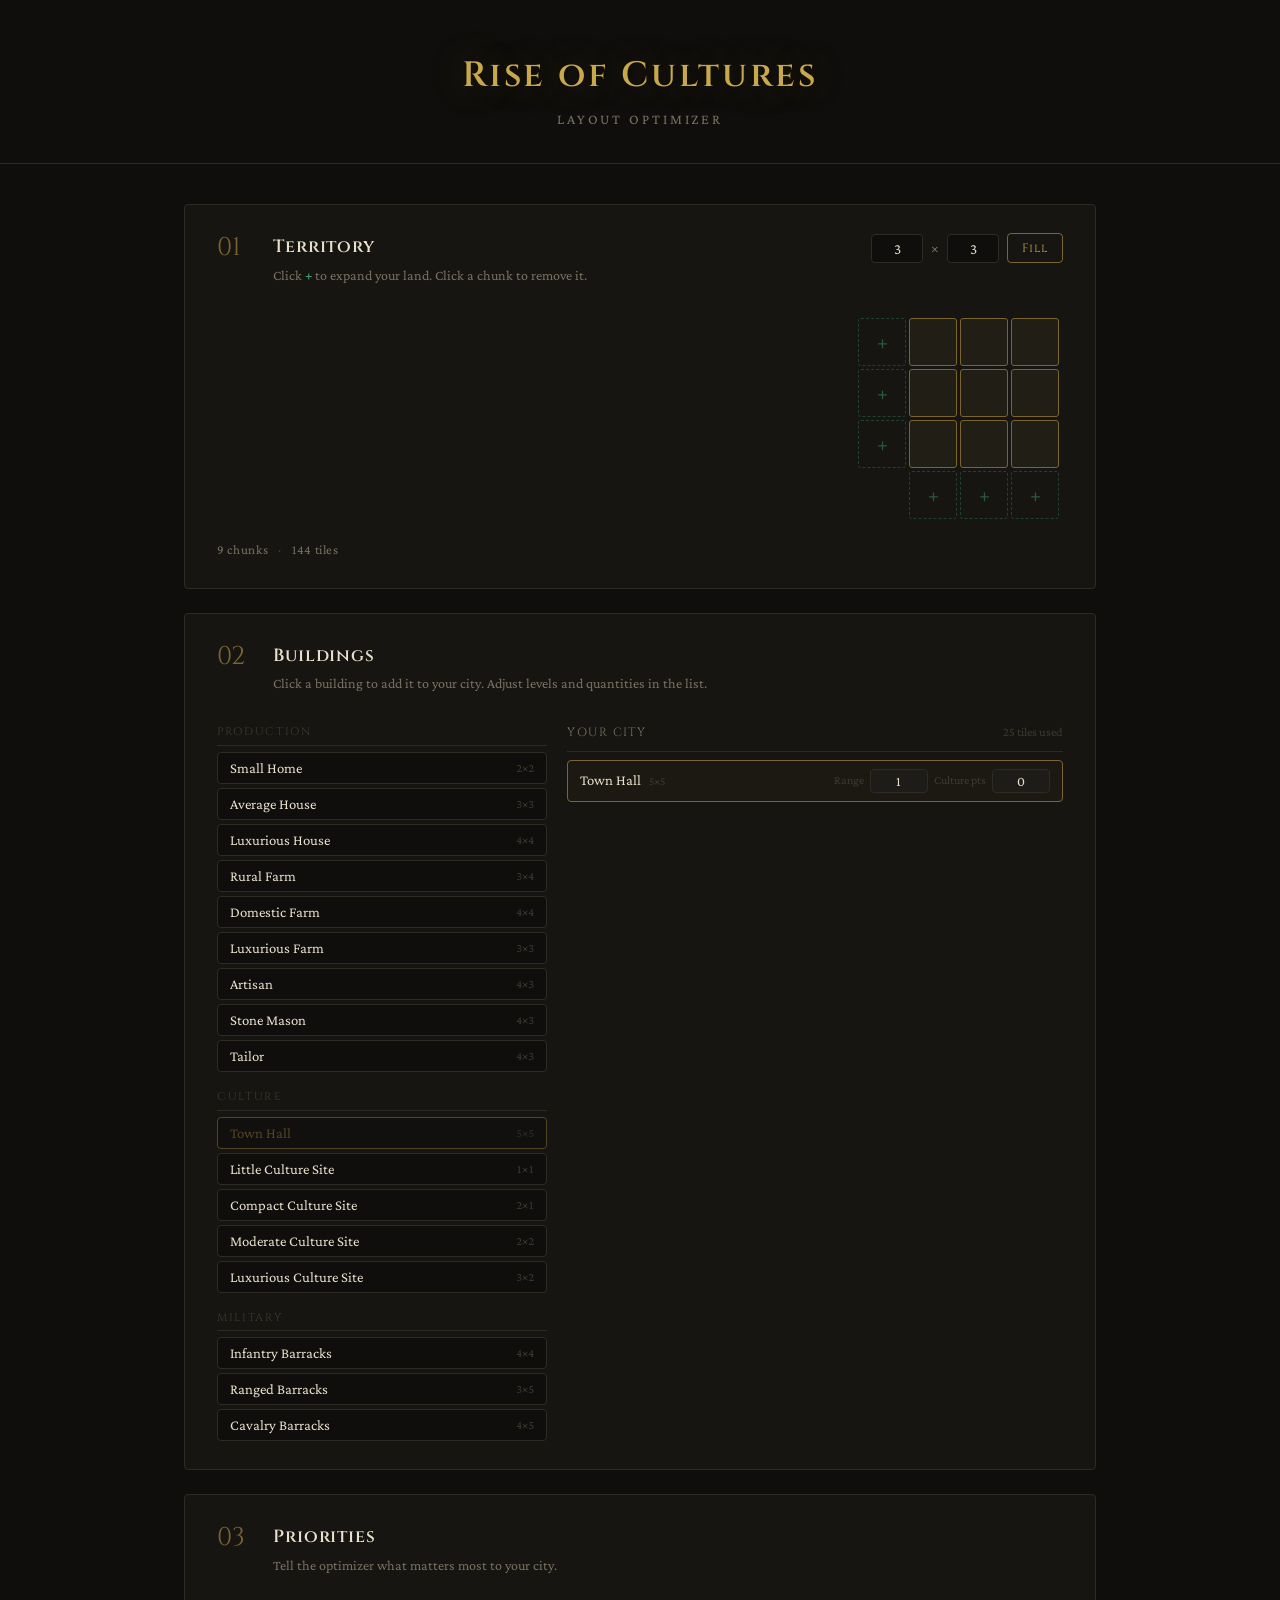
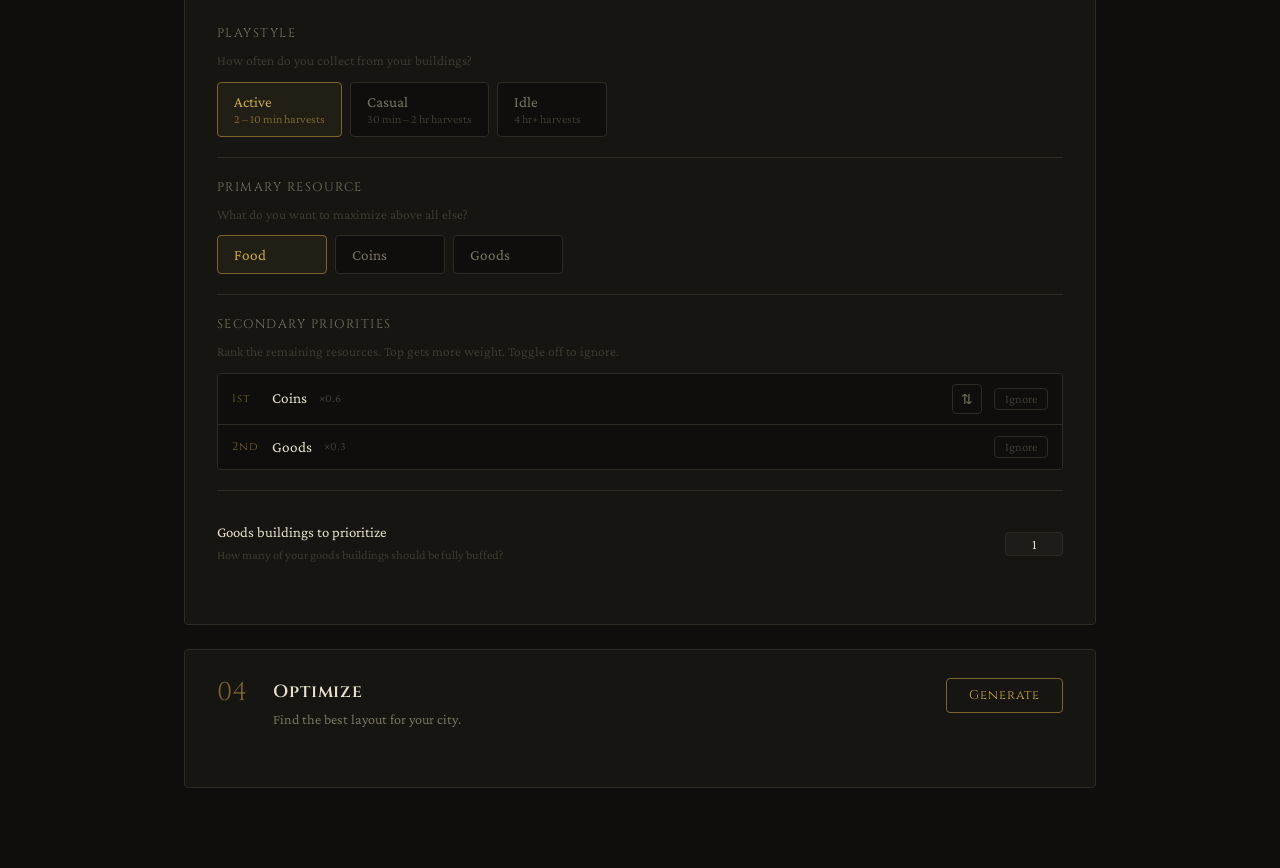
==== index.html @ 03b61bfc "Initial commit" ====
<!DOCTYPE html>
<html lang="en">
<head>
  <meta charset="UTF-8" />
  <meta name="viewport" content="width=device-width, initial-scale=1.0" />
  <title>Rise of Cultures — Layout Optimizer</title>
  <link rel="preconnect" href="https://fonts.googleapis.com" />
  <link href="https://fonts.googleapis.com/css2?family=Cinzel:wght@400;600&family=Crimson+Pro:ital,wght@0,300;0,400;1,300&display=swap" rel="stylesheet" />
  <link rel="stylesheet" href="style.css" />
</head>
<body>

  <header>
    <h1>Rise of Cultures</h1>
    <p class="subtitle">Layout Optimizer</p>
  </header>

  <main>

    <!-- STEP 1: GRID SETUP -->
    <section class="step" id="step-grid">
      <div class="step-header">
        <span class="step-number">01</span>
        <div class="step-title-group">
          <h2>Territory</h2>
          <p class="step-desc">Click <span class="highlight">+</span> to expand your land. Click a chunk to remove it.</p>
        </div>
        <div class="grid-controls">
          <input type="number" id="quick-rows" min="3" max="10" value="3" />
          <span class="dim-sep">×</span>
          <input type="number" id="quick-cols" min="3" max="12" value="3" />
          <button id="quick-expand-btn">Fill</button>
        </div>
      </div>
      <div class="chunk-grid-wrapper">
        <div id="chunk-grid"></div>
      </div>
      <div class="grid-stats">
        <span id="chunk-count">9 chunks</span>
        <span class="stat-sep">·</span>
        <span id="tile-count">144 tiles</span>
      </div>
    </section>

    <!-- STEP 2: BUILDING SELECTION -->
    <section class="step" id="step-buildings">
      <div class="step-header">
        <span class="step-number">02</span>
        <div class="step-title-group">
          <h2>Buildings</h2>
          <p class="step-desc">Click a building to add it to your city. Adjust levels and quantities in the list.</p>
        </div>
      </div>
      <div class="buildings-layout">
        <div class="building-picker">
          <div class="picker-group" id="picker-production">
            <div class="picker-group-label">Production</div>
          </div>
          <div class="picker-group" id="picker-culture">
            <div class="picker-group-label">Culture</div>
          </div>
          <div class="picker-group" id="picker-military">
            <div class="picker-group-label">Military</div>
          </div>
          <div class="picker-group" id="picker-other">
            <div class="picker-group-label">Other</div>
          </div>
        </div>
        <div class="building-list-panel">
          <div class="building-list-header">
            <span class="building-list-title">Your City</span>
            <span id="building-tile-usage" class="building-tile-usage">0 tiles used</span>
          </div>
          <div id="building-list"></div>
        </div>
      </div>
    </section>

    <!-- STEP 3: PRIORITIES -->
    <section class="step" id="step-settings">
      <div class="step-header">
        <span class="step-number">03</span>
        <div class="step-title-group">
          <h2>Priorities</h2>
          <p class="step-desc">Tell the optimizer what matters most to your city.</p>
        </div>
      </div>

      <div class="priorities-layout">

        <!-- Playstyle -->
        <div class="prio-block">
          <div class="prio-label">Playstyle</div>
          <div class="prio-desc">How often do you collect from your buildings?</div>
          <div class="toggle-group" id="playstyle-group">
            <button class="toggle-btn active" data-value="active">
              <span class="toggle-btn-name">Active</span>
              <span class="toggle-btn-sub">2 – 10 min harvests</span>
            </button>
            <button class="toggle-btn" data-value="casual">
              <span class="toggle-btn-name">Casual</span>
              <span class="toggle-btn-sub">30 min – 2 hr harvests</span>
            </button>
            <button class="toggle-btn" data-value="idle">
              <span class="toggle-btn-name">Idle</span>
              <span class="toggle-btn-sub">4 hr+ harvests</span>
            </button>
          </div>
        </div>

        <div class="prio-divider"></div>

        <!-- Primary resource -->
        <div class="prio-block">
          <div class="prio-label">Primary Resource</div>
          <div class="prio-desc">What do you want to maximize above all else?</div>
          <div class="toggle-group" id="primary-group">
            <button class="toggle-btn active" data-value="food">
              <span class="toggle-btn-name">Food</span>
            </button>
            <button class="toggle-btn" data-value="coins">
              <span class="toggle-btn-name">Coins</span>
            </button>
            <button class="toggle-btn" data-value="goods">
              <span class="toggle-btn-name">Goods</span>
            </button>
          </div>
        </div>

        <div class="prio-divider"></div>

        <!-- Secondary ranking -->
        <div class="prio-block">
          <div class="prio-label">Secondary Priorities</div>
          <div class="prio-desc">Rank the remaining resources. Top gets more weight. Toggle off to ignore.</div>

          <div class="secondary-list" id="secondary-list">
            <!-- injected by JS -->
          </div>
        </div>

        <div class="prio-divider"></div>

        <!-- Extra options -->
        <div class="prio-block" id="extra-options">
          <!-- Goods count — shown when goods not ignored -->
          <div class="extra-row" id="goods-count-row">
            <div class="extra-row-info">
              <span class="extra-row-label">Goods buildings to prioritize</span>
              <span class="extra-row-desc">How many of your goods buildings should be fully buffed?</span>
            </div>
            <input type="number" class="entry-input-small" id="goods-count-input" min="1" max="20" value="1" />
          </div>

          <!-- Luxurious farm toggle — shown only if lux farm in list -->
          <div class="extra-row" id="lux-farm-row" style="display:none">
            <div class="extra-row-info">
              <span class="extra-row-label">Favor Luxurious Farm</span>
              <span class="extra-row-desc">Boost happiness priority for your Luxurious Farm.</span>
            </div>
            <button class="extra-toggle" id="lux-farm-toggle" data-active="false">Off</button>
          </div>
        </div>

      </div>
    </section>

    <!-- STEP 4: OPTIMIZE -->
    <section class="step" id="step-generate">
      <div class="step-header">
        <span class="step-number">04</span>
        <div class="step-title-group">
          <h2>Optimize</h2>
          <p class="step-desc">Find the best layout for your city.</p>
        </div>
        <button id="optimize-btn">Generate</button>
      </div>

      <!-- Progress -->
      <div id="optimize-progress" style="display:none">
        <div class="progress-bar"><div class="progress-fill" id="progress-fill"></div></div>
        <div class="progress-label" id="progress-label">Initializing...</div>
      </div>

      <!-- Results -->
      <div id="optimize-results" style="display:none">
        <div class="results-layout">

          <!-- Grid visualization -->
          <div class="result-grid-wrapper">
            <div id="result-grid"></div>
          </div>

          <!-- Stats panel -->
          <div class="result-stats">
            <div class="stat-block">
              <div class="stat-block-label">Production / hour</div>
              <div class="stat-row"><span class="stat-name">Food</span><span class="stat-value" id="stat-food">—</span></div>
              <div class="stat-row"><span class="stat-name">Coins</span><span class="stat-value" id="stat-coins">—</span></div>
              <div class="stat-row"><span class="stat-name">Goods</span><span class="stat-value" id="stat-goods">—</span></div>
            </div>
            <div class="stat-block">
              <div class="stat-block-label">Tiles</div>
              <div class="stat-row"><span class="stat-name">Used</span><span class="stat-value" id="stat-tiles-used">—</span></div>
              <div class="stat-row"><span class="stat-name">Available</span><span class="stat-value" id="stat-tiles-avail">—</span></div>
            </div>
            <div class="stat-block">
              <div class="stat-block-label">Happiness tiers</div>
              <div class="stat-row"><span class="stat-name happiness-0">0% boost</span><span class="stat-value" id="stat-h0">—</span></div>
              <div class="stat-row"><span class="stat-name happiness-25">25% boost</span><span class="stat-value" id="stat-h25">—</span></div>
              <div class="stat-row"><span class="stat-name happiness-50">50% boost</span><span class="stat-value" id="stat-h50">—</span></div>
              <div class="stat-row"><span class="stat-name happiness-100">100% boost</span><span class="stat-value" id="stat-h100">—</span></div>
            </div>
            <div class="stat-block">
              <div class="stat-block-label">Legend</div>
              <div class="legend-row"><span class="legend-swatch" style="background:#c9a84c"></span><span>Town Hall</span></div>
              <div class="legend-row"><span class="legend-swatch" style="background:#e8a04a"></span><span>Farm</span></div>
              <div class="legend-row"><span class="legend-swatch" style="background:#e8d44a"></span><span>House</span></div>
              <div class="legend-row"><span class="legend-swatch" style="background:#6aaa64"></span><span>Culture</span></div>
              <div class="legend-row"><span class="legend-swatch" style="background:#9b59b6"></span><span>Workshop</span></div>
              <div class="legend-row"><span class="legend-swatch" style="background:#c0392b"></span><span>Military</span></div>
              <div class="legend-row"><span class="legend-swatch" style="background:#4a90a4"></span><span>Other</span></div>
            </div>
          </div>

        </div>
      </div>

    </section>

  </main>

  <script src="js/main.js"></script>
  <script src="js/buildings.js"></script>
  <script src="js/priorities.js"></script>
  <script src="js/renderer.js"></script>
  <script src="js/optimize.js"></script>
</body>
</html>
---- style.css ----
/* ── Variables ─────────────────────────────────────────── */
:root {
  --bg:         #0f0e0c;
  --bg-section: #161512;
  --bg-chunk:   #1e1c18;
  --border:     #2e2b24;
  --border-lit: #4a4535;
  --gold:       #c9a84c;
  --gold-dim:   #7a6430;
  --text:       #e8e0cc;
  --text-dim:   #7a7260;
  --text-muted: #3d3a30;
  --plus:       #2a6e4a;
  --plus-hover: #3a9e6a;
  --danger:     #7a2a2a;
  --danger-hover: #b03a3a;
  --chunk-size: 48px;
  --radius:     4px;
}

/* ── Reset ─────────────────────────────────────────────── */
*, *::before, *::after { box-sizing: border-box; margin: 0; padding: 0; }

body {
  background: var(--bg);
  color: var(--text);
  font-family: 'Crimson Pro', Georgia, serif;
  font-size: 17px;
  line-height: 1.6;
  min-height: 100vh;
}

/* ── Header ────────────────────────────────────────────── */
header {
  text-align: center;
  padding: 48px 24px 32px;
  border-bottom: 1px solid var(--border);
}

header h1 {
  font-family: 'Cinzel', serif;
  font-size: 2.2rem;
  font-weight: 600;
  color: var(--gold);
  letter-spacing: 0.08em;
  text-shadow: 0 0 40px rgba(201, 168, 76, 0.25);
}

.subtitle {
  font-size: 0.9rem;
  color: var(--text-dim);
  letter-spacing: 0.2em;
  text-transform: uppercase;
  margin-top: 4px;
}

/* ── Main layout ───────────────────────────────────────── */
main {
  max-width: 960px;
  margin: 0 auto;
  padding: 40px 24px 80px;
  display: flex;
  flex-direction: column;
  gap: 24px;
}

/* ── Step sections ─────────────────────────────────────── */
.step {
  background: var(--bg-section);
  border: 1px solid var(--border);
  border-radius: var(--radius);
  padding: 28px 32px;
  transition: border-color 0.2s;
}

.step:not(.disabled):hover {
  border-color: var(--border-lit);
}

.step.disabled {
  opacity: 0.4;
  pointer-events: none;
}

.step-header {
  display: flex;
  align-items: flex-start;
  gap: 20px;
  margin-bottom: 28px;
}

.step-number {
  font-family: 'Cinzel', serif;
  font-size: 1.6rem;
  color: var(--gold-dim);
  line-height: 1;
  min-width: 36px;
  padding-top: 2px;
}

.step-title-group { flex: 1; }

.step-title-group h2 {
  font-family: 'Cinzel', serif;
  font-size: 1.1rem;
  font-weight: 600;
  color: var(--text);
  letter-spacing: 0.05em;
}

.step-desc {
  font-size: 0.88rem;
  color: var(--text-dim);
  margin-top: 2px;
}

.highlight { color: var(--plus-hover); font-weight: 600; }

/* ── Grid controls ─────────────────────────────────────── */
.grid-controls {
  display: flex;
  align-items: center;
  gap: 8px;
  margin-left: auto;
}

.grid-controls input[type="number"] {
  width: 52px;
  background: var(--bg);
  border: 1px solid var(--border);
  border-radius: var(--radius);
  color: var(--text);
  font-family: 'Crimson Pro', serif;
  font-size: 0.95rem;
  padding: 5px 8px;
  text-align: center;
  appearance: textfield;
  -moz-appearance: textfield;
}

.grid-controls input[type="number"]::-webkit-inner-spin-button,
.grid-controls input[type="number"]::-webkit-outer-spin-button { -webkit-appearance: none; }

.grid-controls input:focus {
  outline: none;
  border-color: var(--gold-dim);
}

.dim-sep { color: var(--text-dim); font-size: 0.9rem; }

#quick-expand-btn {
  background: transparent;
  border: 1px solid var(--gold-dim);
  border-radius: var(--radius);
  color: var(--gold);
  font-family: 'Cinzel', serif;
  font-size: 0.75rem;
  letter-spacing: 0.08em;
  padding: 6px 14px;
  cursor: pointer;
  transition: background 0.15s, border-color 0.15s;
}

#quick-expand-btn:hover {
  background: rgba(201, 168, 76, 0.08);
  border-color: var(--gold);
}

/* ── Chunk grid wrapper ─────────────────────────────────── */
.chunk-grid-wrapper {
  overflow: auto;
  padding: 4px;
  display: flex;
  justify-content: flex-end;
}

#chunk-grid {
  display: grid;
  gap: 3px;
  width: fit-content;
}

/* ── Individual cells ──────────────────────────────────── */
.cell {
  width: var(--chunk-size);
  height: var(--chunk-size);
  border-radius: 3px;
  display: flex;
  align-items: center;
  justify-content: center;
  position: relative;
  transition: background 0.12s, border-color 0.12s;
}

.cell.unlocked {
  background: var(--bg-chunk);
  border: 1px solid var(--border-lit);
  cursor: pointer;
}

.cell.unlocked:hover {
  background: #2a2720;
  border-color: var(--danger);
}

.cell.start {
  background: rgba(201, 168, 76, 0.06);
  border: 1px solid var(--gold-dim);
  cursor: default;
}

.cell.start:hover {
  background: rgba(201, 168, 76, 0.06);
  border-color: var(--gold-dim);
}

.cell.empty {
  background: transparent;
  border: none;
}

.cell.addable {
  background: transparent;
  border: 1px dashed var(--plus);
  cursor: pointer;
  opacity: 0.5;
  transition: opacity 0.12s, border-color 0.12s, background 0.12s;
}

.cell.addable:hover {
  opacity: 1;
  border-color: var(--plus-hover);
  background: rgba(58, 158, 106, 0.08);
}

.cell.addable .cell-icon {
  color: var(--plus-hover);
  font-size: 1.3rem;
  line-height: 1;
  pointer-events: none;
}

.cell.unlocked .cell-icon {
  color: var(--text-muted);
  font-size: 0.75rem;
  opacity: 0;
  transition: opacity 0.12s, color 0.12s;
  pointer-events: none;
}

.cell.unlocked:hover .cell-icon {
  opacity: 1;
  color: var(--danger-hover);
}

/* ── Grid stats ────────────────────────────────────────── */
.grid-stats {
  margin-top: 16px;
  font-size: 0.82rem;
  color: var(--text-dim);
  letter-spacing: 0.05em;
  display: flex;
  gap: 10px;
}

.stat-sep { color: var(--border-lit); }

/* ── Coming soon placeholder ───────────────────────────── */
.coming-soon {
  font-size: 0.82rem;
  color: var(--text-muted);
  letter-spacing: 0.15em;
  text-transform: uppercase;
  text-align: center;
  padding: 12px 0;
}

/* ═══════════════════════════════════════════════════════ */
/* STEP 2 — BUILDINGS                                      */
/* ═══════════════════════════════════════════════════════ */

.buildings-layout {
  display: grid;
  grid-template-columns: 2fr 3fr;
  gap: 20px;
  align-items: start;
}

@media (max-width: 640px) {
  .buildings-layout { grid-template-columns: 1fr; }
}

/* ── Picker panel ──────────────────────────────────────── */
.building-picker {
  display: flex;
  flex-direction: column;
  gap: 16px;
}

.picker-group {
  display: flex;
  flex-direction: column;
  gap: 4px;
}

.picker-group-label {
  font-family: 'Cinzel', serif;
  font-size: 0.7rem;
  letter-spacing: 0.15em;
  text-transform: uppercase;
  color: var(--text-muted);
  padding-bottom: 4px;
  border-bottom: 1px solid var(--border);
  margin-bottom: 2px;
}

.picker-btn {
  display: flex;
  align-items: center;
  justify-content: space-between;
  background: var(--bg);
  border: 1px solid var(--border);
  border-radius: var(--radius);
  color: var(--text);
  font-family: 'Crimson Pro', serif;
  font-size: 0.92rem;
  padding: 7px 12px;
  cursor: pointer;
  text-align: left;
  transition: background 0.12s, border-color 0.12s;
  gap: 8px;
}

.picker-btn:hover {
  background: var(--bg-chunk);
  border-color: var(--border-lit);
}

.picker-btn:active {
  border-color: var(--gold-dim);
}

.picker-btn--pinned {
  border-color: var(--gold-dim);
  color: var(--gold-dim);
  cursor: default;
  opacity: 0.6;
}

.picker-btn--pinned:hover {
  background: var(--bg);
  border-color: var(--gold-dim);
}

.picker-btn-name { flex: 1; }

.picker-btn-size {
  font-size: 0.75rem;
  color: var(--text-muted);
  font-variant-numeric: tabular-nums;
  white-space: nowrap;
}

/* ── List panel ────────────────────────────────────────── */
.building-list-panel {
  display: flex;
  flex-direction: column;
  gap: 8px;
}

.building-list-header {
  display: flex;
  align-items: baseline;
  justify-content: space-between;
  padding-bottom: 8px;
  border-bottom: 1px solid var(--border);
}

.building-list-title {
  font-family: 'Cinzel', serif;
  font-size: 0.75rem;
  letter-spacing: 0.12em;
  text-transform: uppercase;
  color: var(--text-dim);
}

.building-tile-usage {
  font-size: 0.78rem;
  color: var(--text-muted);
}

.list-empty {
  font-size: 0.82rem;
  color: var(--text-muted);
  text-align: center;
  padding: 16px 0;
  letter-spacing: 0.05em;
}

/* ── Individual building entry ─────────────────────────── */
.building-entry {
  display: flex;
  align-items: center;
  gap: 12px;
  padding: 8px 12px;
  background: var(--bg);
  border: 1px solid var(--border);
  border-radius: var(--radius);
  transition: border-color 0.12s;
}

.building-entry:hover {
  border-color: var(--border-lit);
}

.building-entry--pinned {
  border-color: var(--gold-dim);
  background: rgba(201, 168, 76, 0.03);
}

.building-entry--pinned:hover {
  border-color: var(--gold-dim);
}

.entry-info {
  display: flex;
  align-items: baseline;
  gap: 8px;
  flex: 1;
  min-width: 0;
}

.entry-name {
  font-size: 0.92rem;
  white-space: nowrap;
  overflow: hidden;
  text-overflow: ellipsis;
}

.entry-size {
  font-size: 0.72rem;
  color: var(--text-muted);
  white-space: nowrap;
}

.entry-controls {
  display: flex;
  align-items: center;
  gap: 6px;
  flex-shrink: 0;
}

.entry-label {
  font-size: 0.75rem;
  color: var(--text-muted);
  white-space: nowrap;
}

.entry-select,
.entry-input-small {
  background: var(--bg-chunk);
  border: 1px solid var(--border);
  border-radius: var(--radius);
  color: var(--text);
  font-family: 'Crimson Pro', serif;
  font-size: 0.88rem;
  padding: 3px 6px;
  text-align: center;
  cursor: pointer;
}

.entry-select { width: 52px; }
.entry-input-small {
  width: 58px;
  appearance: textfield;
  -moz-appearance: textfield;
}

.entry-input-small::-webkit-inner-spin-button,
.entry-input-small::-webkit-outer-spin-button { -webkit-appearance: none; }

.entry-select:focus,
.entry-input-small:focus {
  outline: none;
  border-color: var(--gold-dim);
}

.entry-remove {
  background: transparent;
  border: 1px solid transparent;
  border-radius: var(--radius);
  color: var(--text-muted);
  font-size: 0.75rem;
  width: 26px;
  height: 26px;
  display: flex;
  align-items: center;
  justify-content: center;
  cursor: pointer;
  transition: color 0.12s, border-color 0.12s;
  flex-shrink: 0;
}

.entry-remove:hover {
  color: var(--danger-hover);
  border-color: var(--danger);
}

/* ═══════════════════════════════════════════════════════ */
/* STEP 3 — PRIORITIES                                     */
/* ═══════════════════════════════════════════════════════ */

.priorities-layout {
  display: flex;
  flex-direction: column;
  gap: 0;
}

.prio-block {
  padding: 20px 0;
  display: flex;
  flex-direction: column;
  gap: 10px;
}

.prio-divider {
  height: 1px;
  background: var(--border);
}

.prio-label {
  font-family: 'Cinzel', serif;
  font-size: 0.78rem;
  letter-spacing: 0.12em;
  text-transform: uppercase;
  color: var(--text-dim);
}

.prio-desc {
  font-size: 0.84rem;
  color: var(--text-muted);
  margin-top: -4px;
}

/* ── Toggle group (playstyle / primary) ────────────────── */
.toggle-group {
  display: flex;
  gap: 8px;
  flex-wrap: wrap;
}

.toggle-btn {
  display: flex;
  flex-direction: column;
  align-items: flex-start;
  background: var(--bg);
  border: 1px solid var(--border);
  border-radius: var(--radius);
  color: var(--text-dim);
  font-family: 'Crimson Pro', serif;
  padding: 10px 16px;
  cursor: pointer;
  transition: background 0.12s, border-color 0.12s, color 0.12s;
  min-width: 110px;
}

.toggle-btn:hover {
  border-color: var(--border-lit);
  color: var(--text);
}

.toggle-btn.active {
  border-color: var(--gold-dim);
  background: rgba(201, 168, 76, 0.06);
  color: var(--gold);
}

.toggle-btn-name {
  font-size: 0.95rem;
  font-weight: 400;
}

.toggle-btn-sub {
  font-size: 0.75rem;
  color: var(--text-muted);
  margin-top: 2px;
}

.toggle-btn.active .toggle-btn-sub {
  color: var(--gold-dim);
}

/* ── Secondary priority list ───────────────────────────── */
.secondary-list {
  display: flex;
  flex-direction: column;
  gap: 0;
  border: 1px solid var(--border);
  border-radius: var(--radius);
  overflow: hidden;
}

.secondary-row {
  display: flex;
  align-items: center;
  gap: 12px;
  padding: 10px 14px;
  background: var(--bg);
  transition: background 0.12s;
}

.secondary-row--ignored {
  opacity: 0.45;
}

.secondary-divider {
  height: 1px;
  background: var(--border);
}

.secondary-rank {
  font-family: 'Cinzel', serif;
  font-size: 0.7rem;
  letter-spacing: 0.1em;
  color: var(--gold-dim);
  min-width: 28px;
}

.secondary-name {
  font-size: 0.95rem;
  color: var(--text);
}

.secondary-weight {
  font-size: 0.75rem;
  color: var(--text-muted);
  min-width: 30px;
}

.secondary-swap {
  background: transparent;
  border: 1px solid var(--border);
  border-radius: var(--radius);
  color: var(--text-dim);
  font-size: 0.85rem;
  width: 30px;
  height: 30px;
  display: flex;
  align-items: center;
  justify-content: center;
  cursor: pointer;
  transition: border-color 0.12s, color 0.12s;
}

.secondary-swap:hover {
  border-color: var(--gold-dim);
  color: var(--gold);
}

.secondary-ignore {
  background: transparent;
  border: 1px solid var(--border);
  border-radius: var(--radius);
  color: var(--text-muted);
  font-family: 'Crimson Pro', serif;
  font-size: 0.78rem;
  padding: 3px 10px;
  cursor: pointer;
  transition: border-color 0.12s, color 0.12s, background 0.12s;
  white-space: nowrap;
}

.secondary-ignore:hover {
  border-color: var(--border-lit);
  color: var(--text-dim);
}

.secondary-ignore--active {
  border-color: var(--danger);
  color: var(--danger-hover);
}

.secondary-ignore--active:hover {
  background: rgba(122, 42, 42, 0.1);
}

/* ── Extra options ─────────────────────────────────────── */
.extra-row {
  display: flex;
  align-items: center;
  gap: 16px;
  padding: 10px 0;
}

.extra-row + .extra-row {
  border-top: 1px solid var(--border);
}

.extra-row-info {
  display: flex;
  flex-direction: column;
  flex: 1;
  gap: 2px;
}

.extra-row-label {
  font-size: 0.92rem;
  color: var(--text);
}

.extra-row-desc {
  font-size: 0.78rem;
  color: var(--text-muted);
}

.extra-toggle {
  background: transparent;
  border: 1px solid var(--border);
  border-radius: var(--radius);
  color: var(--text-muted);
  font-family: 'Crimson Pro', serif;
  font-size: 0.88rem;
  padding: 5px 18px;
  cursor: pointer;
  transition: border-color 0.12s, color 0.12s, background 0.12s;
  min-width: 60px;
}

.extra-toggle:hover {
  border-color: var(--border-lit);
  color: var(--text);
}

.extra-toggle--active {
  border-color: var(--plus-hover);
  color: var(--plus-hover);
  background: rgba(58, 158, 106, 0.08);
}

/* ═══════════════════════════════════════════════════════ */
/* STEP 4 — OPTIMIZE                                       */
/* ═══════════════════════════════════════════════════════ */

#optimize-btn {
  margin-left: auto;
  background: transparent;
  border: 1px solid var(--gold-dim);
  border-radius: var(--radius);
  color: var(--gold);
  font-family: 'Cinzel', serif;
  font-size: 0.8rem;
  letter-spacing: 0.08em;
  padding: 8px 22px;
  cursor: pointer;
  transition: background 0.15s, border-color 0.15s;
}

#optimize-btn:hover {
  background: rgba(201, 168, 76, 0.08);
  border-color: var(--gold);
}

#optimize-btn:disabled {
  opacity: 0.4;
  cursor: default;
}

/* ── Progress ──────────────────────────────────────────── */
#optimize-progress {
  margin-bottom: 20px;
}

.progress-bar {
  height: 4px;
  background: var(--border);
  border-radius: 2px;
  overflow: hidden;
  margin-bottom: 8px;
}

.progress-fill {
  height: 100%;
  background: var(--gold-dim);
  border-radius: 2px;
  width: 0%;
  transition: width 0.3s ease;
}

.progress-label {
  font-size: 0.8rem;
  color: var(--text-muted);
  letter-spacing: 0.08em;
}

/* ── Results layout ────────────────────────────────────── */
.results-layout {
  display: grid;
  grid-template-columns: 1fr 220px;
  gap: 24px;
  align-items: start;
}

@media (max-width: 700px) {
  .results-layout { grid-template-columns: 1fr; }
}

/* ── Result grid ───────────────────────────────────────── */
.result-grid-wrapper {
  overflow: auto;
  background: var(--bg);
  border: 1px solid var(--border);
  border-radius: var(--radius);
  padding: 8px;
}

/* ── Stats panel ───────────────────────────────────────── */
.result-stats {
  display: flex;
  flex-direction: column;
  gap: 16px;
}

.stat-block {
  display: flex;
  flex-direction: column;
  gap: 4px;
}

.stat-block-label {
  font-family: 'Cinzel', serif;
  font-size: 0.68rem;
  letter-spacing: 0.12em;
  text-transform: uppercase;
  color: var(--text-muted);
  padding-bottom: 4px;
  border-bottom: 1px solid var(--border);
  margin-bottom: 2px;
}

.stat-row {
  display: flex;
  justify-content: space-between;
  align-items: baseline;
  gap: 8px;
}

.stat-name {
  font-size: 0.85rem;
  color: var(--text-dim);
}

.stat-value {
  font-size: 0.9rem;
  color: var(--text);
  font-variant-numeric: tabular-nums;
}

.happiness-0   { color: var(--text-muted); }
.happiness-25  { color: #a0866a; }
.happiness-50  { color: #c9a84c; }
.happiness-100 { color: #e8d44a; }

/* ── Legend ────────────────────────────────────────────── */
.legend-row {
  display: flex;
  align-items: center;
  gap: 8px;
  font-size: 0.82rem;
  color: var(--text-dim);
}

.legend-swatch {
  width: 12px;
  height: 12px;
  border-radius: 2px;
  flex-shrink: 0;
  opacity: 0.85;
}
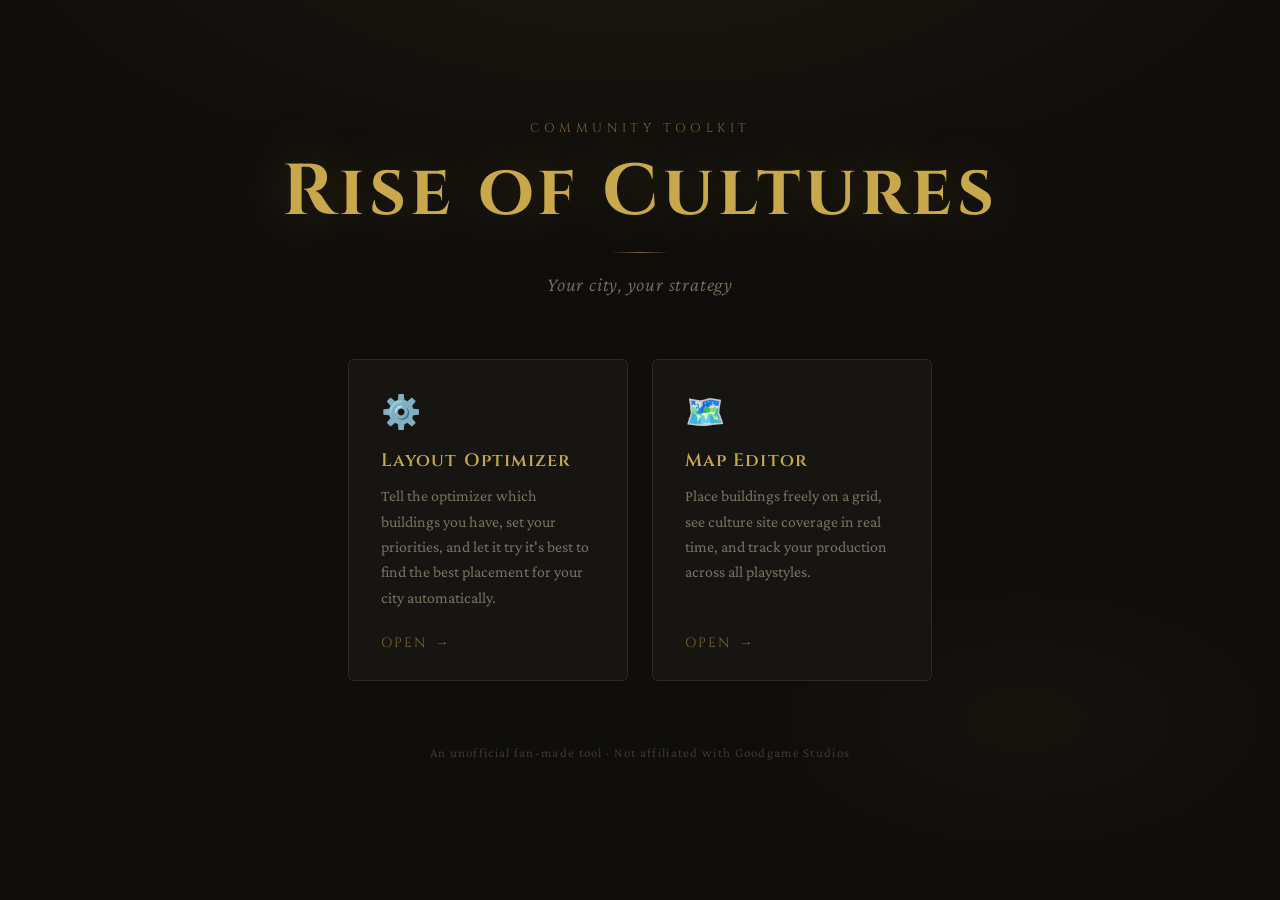
==== commit b949a272: "tweaks and main page added" ====
--- a/index.html
+++ b/index.html
@@ -3,237 +3,231 @@
 <head>
   <meta charset="UTF-8" />
   <meta name="viewport" content="width=device-width, initial-scale=1.0" />
-  <title>Rise of Cultures — Layout Optimizer</title>
+  <title>Rise of Cultures — City Helper</title>
   <link rel="preconnect" href="https://fonts.googleapis.com" />
-  <link href="https://fonts.googleapis.com/css2?family=Cinzel:wght@400;600&family=Crimson+Pro:ital,wght@0,300;0,400;1,300&display=swap" rel="stylesheet" />
-  <link rel="stylesheet" href="style.css" />
+  <link href="https://fonts.googleapis.com/css2?family=Cinzel:wght@400;600;700&family=Crimson+Pro:ital,wght@0,300;0,400;0,600;1,300&display=swap" rel="stylesheet" />
+  <style>
+    :root {
+      --bg:       #0f0e0c;
+      --bg-card:  #161512;
+      --border:   #2e2b24;
+      --border-lit: #4a4535;
+      --gold:     #c9a84c;
+      --gold-dim: #7a6430;
+      --gold-glow:rgba(201, 168, 76, 0.15);
+      --text:     #e8e0cc;
+      --text-dim: #7a7260;
+      --text-muted: #3d3a30;
+    }
+
+    *, *::before, *::after { box-sizing: border-box; margin: 0; padding: 0; }
+
+    html, body {
+      min-height: 100vh;
+      background: var(--bg);
+      color: var(--text);
+      font-family: 'Crimson Pro', Georgia, serif;
+      font-size: 18px;
+    }
+
+    /* ── Subtle background texture ── */
+    body::before {
+      content: '';
+      position: fixed;
+      inset: 0;
+      background:
+        radial-gradient(ellipse 80% 50% at 50% -10%, rgba(201,168,76,0.07) 0%, transparent 70%),
+        radial-gradient(ellipse 40% 30% at 80% 80%, rgba(201,168,76,0.04) 0%, transparent 60%);
+      pointer-events: none;
+      z-index: 0;
+    }
+
+    /* ── Layout ── */
+    .page {
+      position: relative;
+      z-index: 1;
+      min-height: 100vh;
+      display: flex;
+      flex-direction: column;
+      align-items: center;
+      justify-content: center;
+      padding: 60px 24px 80px;
+      gap: 64px;
+    }
+
+    /* ── Hero ── */
+    .hero {
+      text-align: center;
+      display: flex;
+      flex-direction: column;
+      align-items: center;
+      gap: 16px;
+      animation: fadeUp 0.8s ease both;
+    }
+
+    .hero-eyebrow {
+      font-family: 'Cinzel', serif;
+      font-size: 0.7rem;
+      letter-spacing: 0.35em;
+      text-transform: uppercase;
+      color: var(--gold-dim);
+    }
+
+    .hero-title {
+      font-family: 'Cinzel', serif;
+      font-size: clamp(2.4rem, 6vw, 4rem);
+      font-weight: 700;
+      color: var(--gold);
+      letter-spacing: 0.06em;
+      line-height: 1.1;
+      text-shadow:
+        0 0 60px rgba(201,168,76,0.3),
+        0 0 120px rgba(201,168,76,0.1);
+    }
+
+    .hero-divider {
+      width: 60px;
+      height: 1px;
+      background: linear-gradient(90deg, transparent, var(--gold-dim), transparent);
+      margin: 4px auto;
+    }
+
+    .hero-subtitle {
+      font-size: 1.1rem;
+      color: var(--text-dim);
+      font-weight: 300;
+      letter-spacing: 0.04em;
+      font-style: italic;
+    }
+
+    /* ── Cards ── */
+    .cards {
+      display: flex;
+      gap: 24px;
+      flex-wrap: wrap;
+      justify-content: center;
+      animation: fadeUp 0.8s 0.15s ease both;
+    }
+
+    .card {
+      display: flex;
+      flex-direction: column;
+      background: var(--bg-card);
+      border: 1px solid var(--border);
+      border-radius: 6px;
+      padding: 36px 32px 28px;
+      width: 280px;
+      text-decoration: none;
+      color: inherit;
+      position: relative;
+      overflow: hidden;
+      transition: border-color 0.25s, transform 0.25s, box-shadow 0.25s;
+    }
+
+    .card::before {
+      content: '';
+      position: absolute;
+      inset: 0;
+      background: radial-gradient(ellipse 80% 60% at 50% 0%, var(--gold-glow), transparent 70%);
+      opacity: 0;
+      transition: opacity 0.3s;
+      pointer-events: none;
+    }
+
+    .card:hover {
+      border-color: var(--gold-dim);
+      transform: translateY(-4px);
+      box-shadow: 0 12px 40px rgba(0,0,0,0.4), 0 0 0 1px rgba(201,168,76,0.1);
+    }
+
+    .card:hover::before { opacity: 1; }
+
+    .card-icon {
+      font-size: 1.8rem;
+      margin-bottom: 20px;
+      line-height: 1;
+    }
+
+    .card-title {
+      font-family: 'Cinzel', serif;
+      font-size: 1rem;
+      font-weight: 600;
+      color: var(--gold);
+      letter-spacing: 0.06em;
+      margin-bottom: 10px;
+    }
+
+    .card-desc {
+      font-size: 0.88rem;
+      color: var(--text-dim);
+      line-height: 1.6;
+      flex: 1;
+    }
+
+    .card-arrow {
+      margin-top: 24px;
+      font-size: 0.75rem;
+      letter-spacing: 0.15em;
+      text-transform: uppercase;
+      color: var(--gold-dim);
+      font-family: 'Cinzel', serif;
+      display: flex;
+      align-items: center;
+      gap: 8px;
+      transition: color 0.2s, gap 0.2s;
+    }
+
+    .card:hover .card-arrow {
+      color: var(--gold);
+      gap: 12px;
+    }
+
+    /* ── Footer ── */
+    .footer {
+      font-size: 0.72rem;
+      color: var(--text-muted);
+      letter-spacing: 0.1em;
+      text-align: center;
+      animation: fadeUp 0.8s 0.3s ease both;
+    }
+
+    /* ── Animation ── */
+    @keyframes fadeUp {
+      from { opacity: 0; transform: translateY(16px); }
+      to   { opacity: 1; transform: translateY(0); }
+    }
+  </style>
 </head>
 <body>
-
-  <header>
-    <h1>Rise of Cultures</h1>
-    <p class="subtitle">Layout Optimizer</p>
-  </header>
-
-  <main>
-
-    <!-- STEP 1: GRID SETUP -->
-    <section class="step" id="step-grid">
-      <div class="step-header">
-        <span class="step-number">01</span>
-        <div class="step-title-group">
-          <h2>Territory</h2>
-          <p class="step-desc">Click <span class="highlight">+</span> to expand your land. Click a chunk to remove it.</p>
-        </div>
-        <div class="grid-controls">
-          <input type="number" id="quick-rows" min="3" max="10" value="3" />
-          <span class="dim-sep">×</span>
-          <input type="number" id="quick-cols" min="3" max="12" value="3" />
-          <button id="quick-expand-btn">Fill</button>
-        </div>
-      </div>
-      <div class="chunk-grid-wrapper">
-        <div id="chunk-grid"></div>
-      </div>
-      <div class="grid-stats">
-        <span id="chunk-count">9 chunks</span>
-        <span class="stat-sep">·</span>
-        <span id="tile-count">144 tiles</span>
-      </div>
-    </section>
-
-    <!-- STEP 2: BUILDING SELECTION -->
-    <section class="step" id="step-buildings">
-      <div class="step-header">
-        <span class="step-number">02</span>
-        <div class="step-title-group">
-          <h2>Buildings</h2>
-          <p class="step-desc">Click a building to add it to your city. Adjust levels and quantities in the list.</p>
-        </div>
-      </div>
-      <div class="buildings-layout">
-        <div class="building-picker">
-          <div class="picker-group" id="picker-production">
-            <div class="picker-group-label">Production</div>
-          </div>
-          <div class="picker-group" id="picker-culture">
-            <div class="picker-group-label">Culture</div>
-          </div>
-          <div class="picker-group" id="picker-military">
-            <div class="picker-group-label">Military</div>
-          </div>
-          <div class="picker-group" id="picker-other">
-            <div class="picker-group-label">Other</div>
-          </div>
-        </div>
-        <div class="building-list-panel">
-          <div class="building-list-header">
-            <span class="building-list-title">Your City</span>
-            <span id="building-tile-usage" class="building-tile-usage">0 tiles used</span>
-          </div>
-          <div id="building-list"></div>
-        </div>
-      </div>
-    </section>
-
-    <!-- STEP 3: PRIORITIES -->
-    <section class="step" id="step-settings">
-      <div class="step-header">
-        <span class="step-number">03</span>
-        <div class="step-title-group">
-          <h2>Priorities</h2>
-          <p class="step-desc">Tell the optimizer what matters most to your city.</p>
-        </div>
-      </div>
-
-      <div class="priorities-layout">
-
-        <!-- Playstyle -->
-        <div class="prio-block">
-          <div class="prio-label">Playstyle</div>
-          <div class="prio-desc">How often do you collect from your buildings?</div>
-          <div class="toggle-group" id="playstyle-group">
-            <button class="toggle-btn active" data-value="active">
-              <span class="toggle-btn-name">Active</span>
-              <span class="toggle-btn-sub">2 – 10 min harvests</span>
-            </button>
-            <button class="toggle-btn" data-value="casual">
-              <span class="toggle-btn-name">Casual</span>
-              <span class="toggle-btn-sub">30 min – 2 hr harvests</span>
-            </button>
-            <button class="toggle-btn" data-value="idle">
-              <span class="toggle-btn-name">Idle</span>
-              <span class="toggle-btn-sub">4 hr+ harvests</span>
-            </button>
-          </div>
-        </div>
-
-        <div class="prio-divider"></div>
-
-        <!-- Primary resource -->
-        <div class="prio-block">
-          <div class="prio-label">Primary Resource</div>
-          <div class="prio-desc">What do you want to maximize above all else?</div>
-          <div class="toggle-group" id="primary-group">
-            <button class="toggle-btn active" data-value="food">
-              <span class="toggle-btn-name">Food</span>
-            </button>
-            <button class="toggle-btn" data-value="coins">
-              <span class="toggle-btn-name">Coins</span>
-            </button>
-            <button class="toggle-btn" data-value="goods">
-              <span class="toggle-btn-name">Goods</span>
-            </button>
-          </div>
-        </div>
-
-        <div class="prio-divider"></div>
-
-        <!-- Secondary ranking -->
-        <div class="prio-block">
-          <div class="prio-label">Secondary Priorities</div>
-          <div class="prio-desc">Rank the remaining resources. Top gets more weight. Toggle off to ignore.</div>
-
-          <div class="secondary-list" id="secondary-list">
-            <!-- injected by JS -->
-          </div>
-        </div>
-
-        <div class="prio-divider"></div>
-
-        <!-- Extra options -->
-        <div class="prio-block" id="extra-options">
-          <!-- Goods count — shown when goods not ignored -->
-          <div class="extra-row" id="goods-count-row">
-            <div class="extra-row-info">
-              <span class="extra-row-label">Goods buildings to prioritize</span>
-              <span class="extra-row-desc">How many of your goods buildings should be fully buffed?</span>
-            </div>
-            <input type="number" class="entry-input-small" id="goods-count-input" min="1" max="20" value="1" />
-          </div>
-
-          <!-- Luxurious farm toggle — shown only if lux farm in list -->
-          <div class="extra-row" id="lux-farm-row" style="display:none">
-            <div class="extra-row-info">
-              <span class="extra-row-label">Favor Luxurious Farm</span>
-              <span class="extra-row-desc">Boost happiness priority for your Luxurious Farm.</span>
-            </div>
-            <button class="extra-toggle" id="lux-farm-toggle" data-active="false">Off</button>
-          </div>
-        </div>
-
-      </div>
-    </section>
-
-    <!-- STEP 4: OPTIMIZE -->
-    <section class="step" id="step-generate">
-      <div class="step-header">
-        <span class="step-number">04</span>
-        <div class="step-title-group">
-          <h2>Optimize</h2>
-          <p class="step-desc">Find the best layout for your city.</p>
-        </div>
-        <button id="optimize-btn">Generate</button>
-      </div>
-
-      <!-- Progress -->
-      <div id="optimize-progress" style="display:none">
-        <div class="progress-bar"><div class="progress-fill" id="progress-fill"></div></div>
-        <div class="progress-label" id="progress-label">Initializing...</div>
-      </div>
-
-      <!-- Results -->
-      <div id="optimize-results" style="display:none">
-        <div class="results-layout">
-
-          <!-- Grid visualization -->
-          <div class="result-grid-wrapper">
-            <div id="result-grid"></div>
-          </div>
-
-          <!-- Stats panel -->
-          <div class="result-stats">
-            <div class="stat-block">
-              <div class="stat-block-label">Production / hour</div>
-              <div class="stat-row"><span class="stat-name">Food</span><span class="stat-value" id="stat-food">—</span></div>
-              <div class="stat-row"><span class="stat-name">Coins</span><span class="stat-value" id="stat-coins">—</span></div>
-              <div class="stat-row"><span class="stat-name">Goods</span><span class="stat-value" id="stat-goods">—</span></div>
-            </div>
-            <div class="stat-block">
-              <div class="stat-block-label">Tiles</div>
-              <div class="stat-row"><span class="stat-name">Used</span><span class="stat-value" id="stat-tiles-used">—</span></div>
-              <div class="stat-row"><span class="stat-name">Available</span><span class="stat-value" id="stat-tiles-avail">—</span></div>
-            </div>
-            <div class="stat-block">
-              <div class="stat-block-label">Happiness tiers</div>
-              <div class="stat-row"><span class="stat-name happiness-0">0% boost</span><span class="stat-value" id="stat-h0">—</span></div>
-              <div class="stat-row"><span class="stat-name happiness-25">25% boost</span><span class="stat-value" id="stat-h25">—</span></div>
-              <div class="stat-row"><span class="stat-name happiness-50">50% boost</span><span class="stat-value" id="stat-h50">—</span></div>
-              <div class="stat-row"><span class="stat-name happiness-100">100% boost</span><span class="stat-value" id="stat-h100">—</span></div>
-            </div>
-            <div class="stat-block">
-              <div class="stat-block-label">Legend</div>
-              <div class="legend-row"><span class="legend-swatch" style="background:#c9a84c"></span><span>Town Hall</span></div>
-              <div class="legend-row"><span class="legend-swatch" style="background:#e8a04a"></span><span>Farm</span></div>
-              <div class="legend-row"><span class="legend-swatch" style="background:#e8d44a"></span><span>House</span></div>
-              <div class="legend-row"><span class="legend-swatch" style="background:#6aaa64"></span><span>Culture</span></div>
-              <div class="legend-row"><span class="legend-swatch" style="background:#9b59b6"></span><span>Workshop</span></div>
-              <div class="legend-row"><span class="legend-swatch" style="background:#c0392b"></span><span>Military</span></div>
-              <div class="legend-row"><span class="legend-swatch" style="background:#4a90a4"></span><span>Other</span></div>
-            </div>
-          </div>
-
-        </div>
-      </div>
-
-    </section>
-
-  </main>
-
-  <script src="js/main.js"></script>
-  <script src="js/buildings.js"></script>
-  <script src="js/priorities.js"></script>
-  <script src="js/renderer.js"></script>
-  <script src="js/optimize.js"></script>
+  <div class="page">
+
+    <div class="hero">
+      <div class="hero-eyebrow">Community Toolkit</div>
+      <h1 class="hero-title">Rise of Cultures</h1>
+      <div class="hero-divider"></div>
+      <p class="hero-subtitle">Your city, your strategy</p>
+    </div>
+
+    <div class="cards">
+
+      <a class="card" href="optimizer.html">
+        <div class="card-icon">⚙️</div>
+        <div class="card-title">Layout Optimizer</div>
+        <p class="card-desc">Tell the optimizer which buildings you have, set your priorities, and let it try it's best to find the best placement for your city automatically.</p>
+        <div class="card-arrow">Open <span>→</span></div>
+      </a>
+
+      <a class="card" href="editor.html">
+        <div class="card-icon">🗺️</div>
+        <div class="card-title">Map Editor</div>
+        <p class="card-desc">Place buildings freely on a grid, see culture site coverage in real time, and track your production across all playstyles.</p>
+        <div class="card-arrow">Open <span>→</span></div>
+      </a>
+
+    </div>
+
+    <div class="footer">An unofficial fan-made tool · Not affiliated with Goodgame Studios</div>
+
+  </div>
 </body>
 </html>
